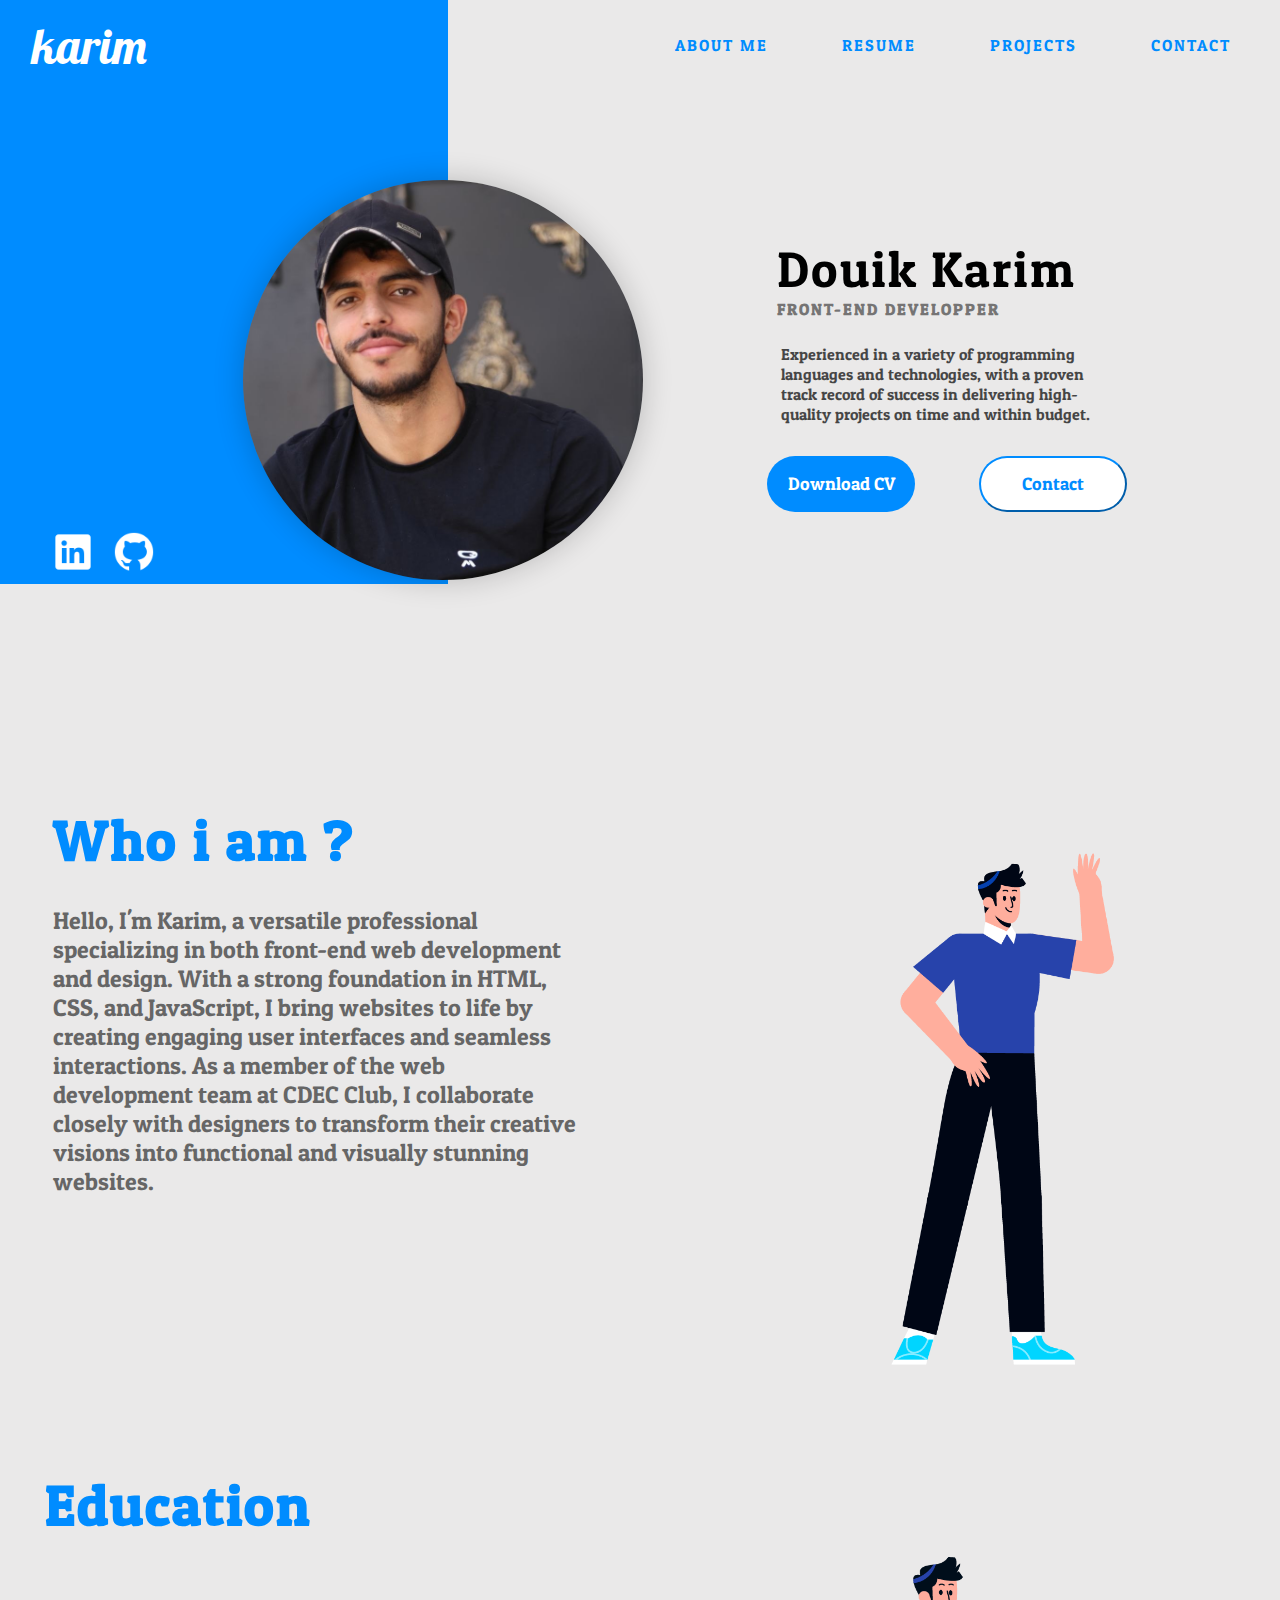
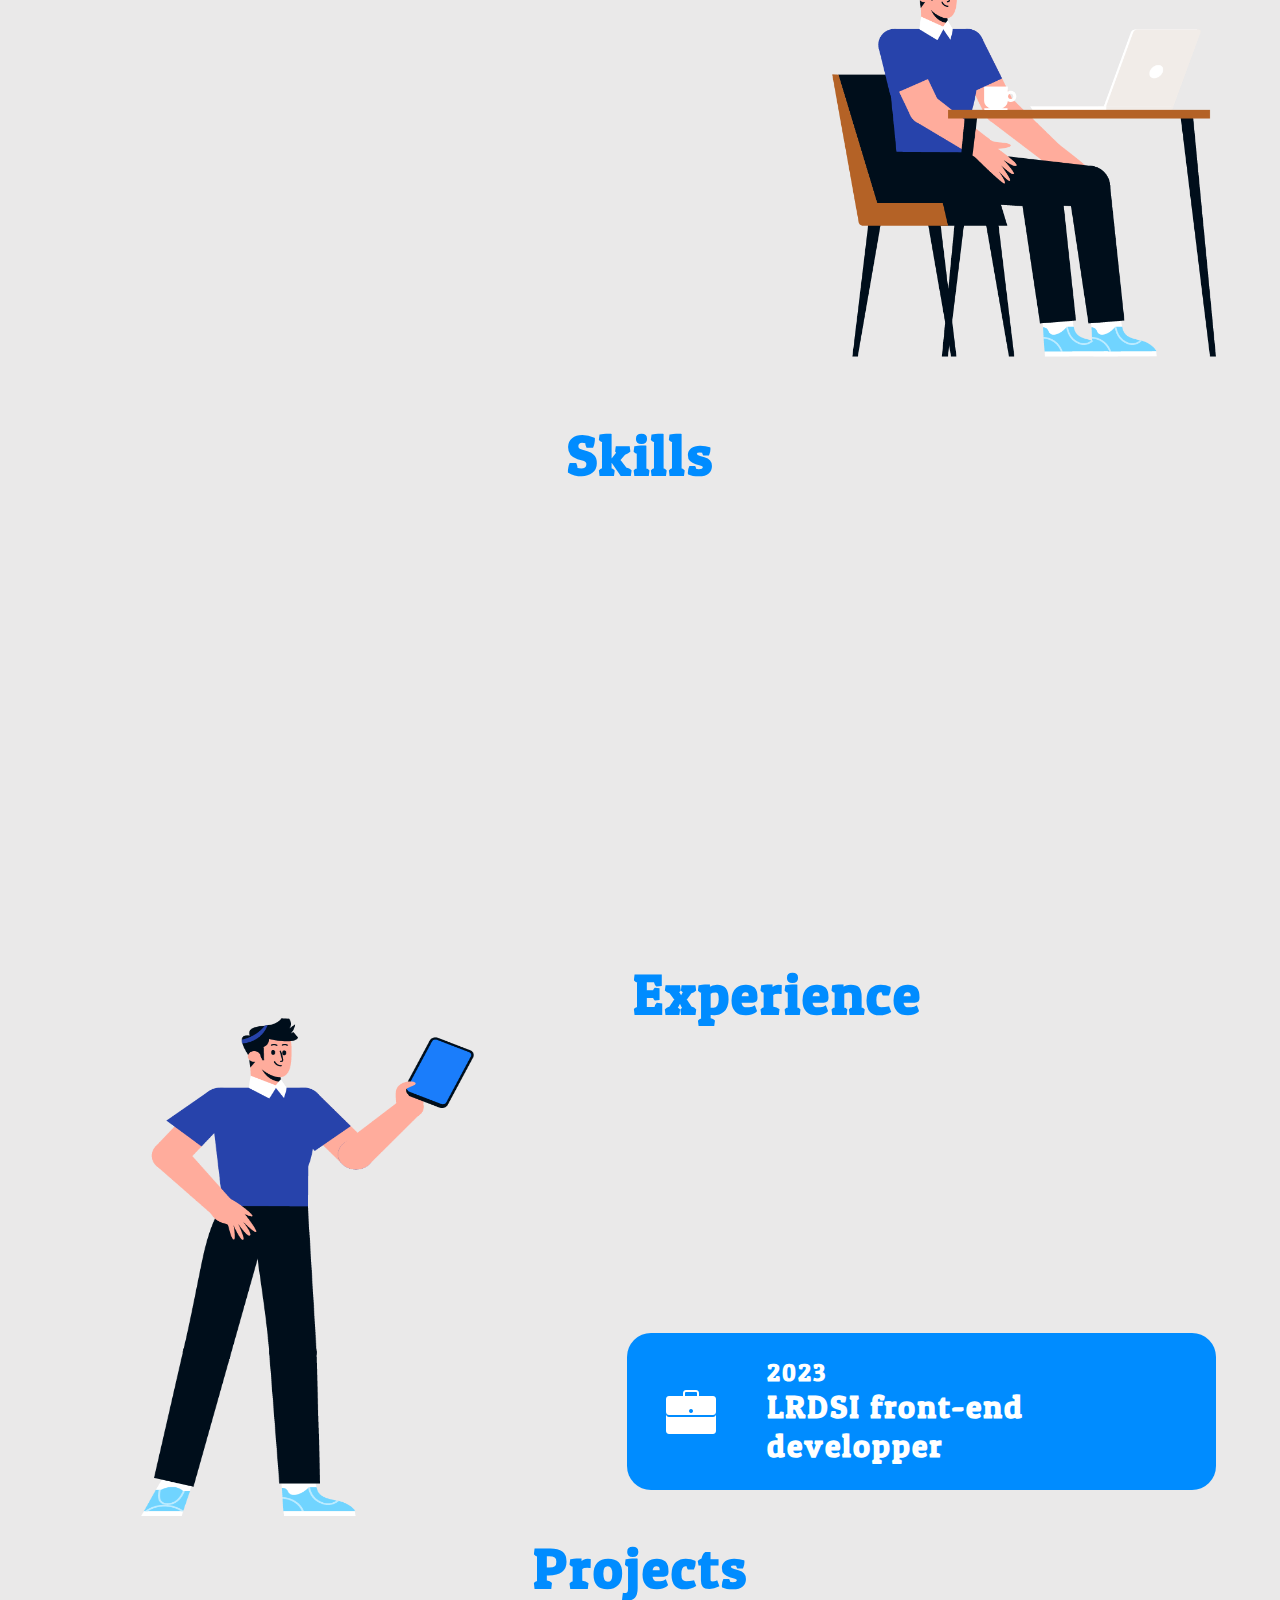
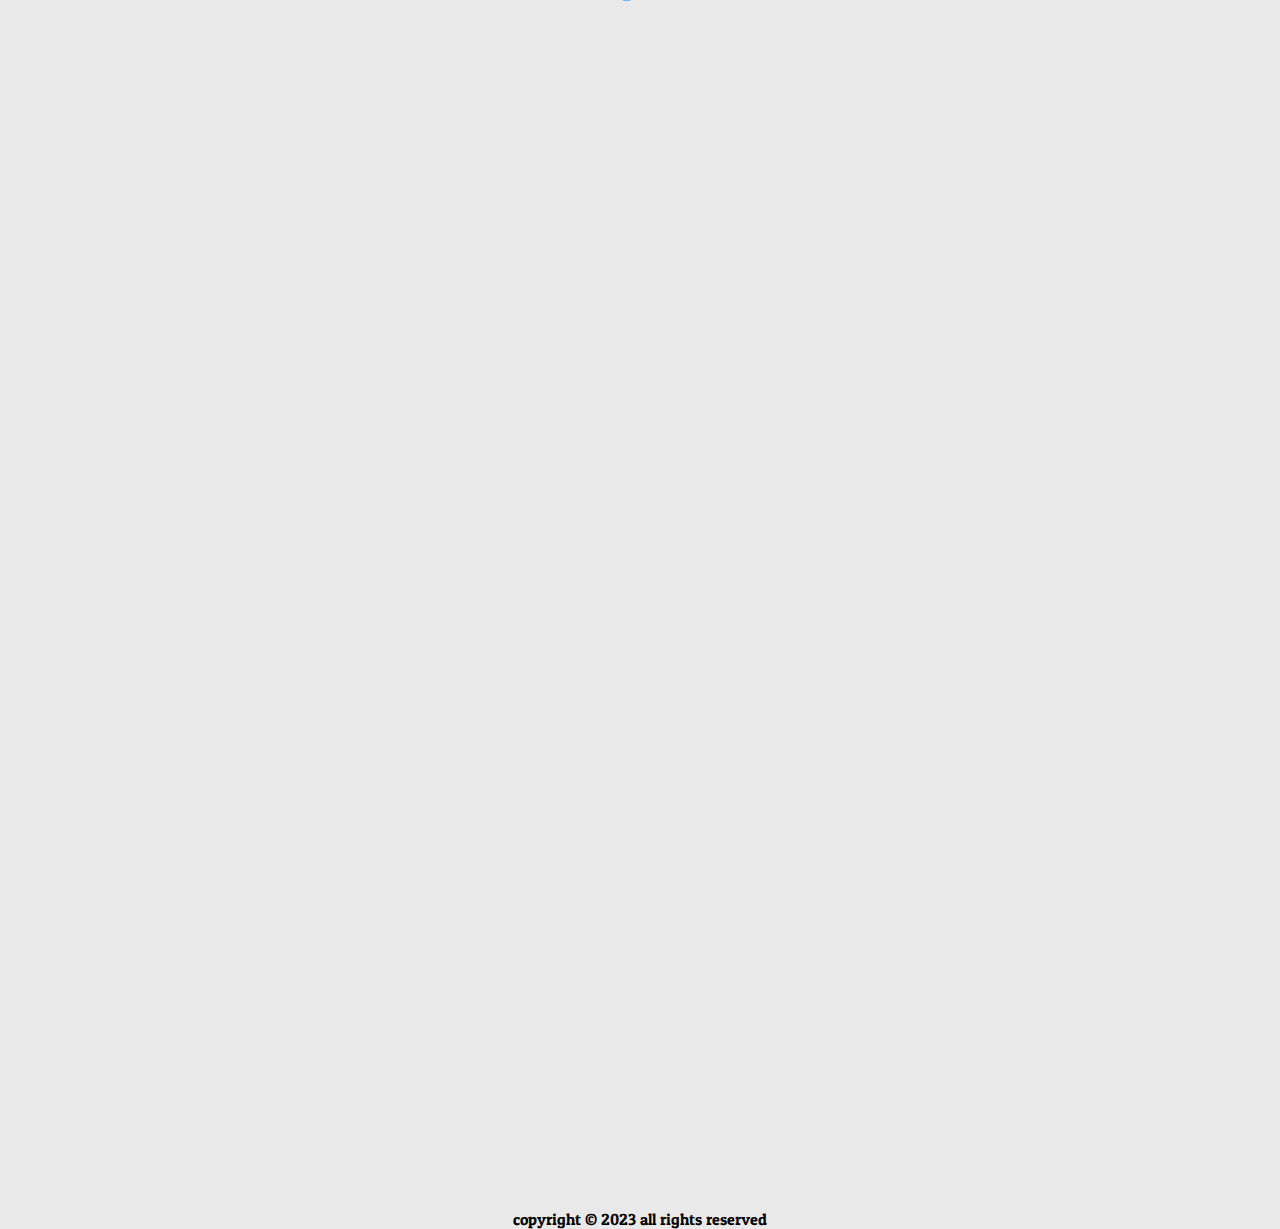
==== index.html @ c3140545 "Update index.html" ====
<!DOCTYPE html>
<html lang="en">
<head>
    <meta charset="UTF-8">
    <meta name="viewport" content="width=device-width, initial-scale=1.0">
    <link rel="stylesheet" href="index.css">
    <link rel="preconnect" href="https://fonts.googleapis.com">
    <link rel="preconnect" href="https://fonts.gstatic.com" crossorigin>
    <link href="https://fonts.googleapis.com/css2?family=Patua+One&display=swap" rel="stylesheet">
    <link rel="preconnect" href="https://fonts.googleapis.com">
    <link rel="preconnect" href="https://fonts.gstatic.com" crossorigin>
    <link href="https://fonts.googleapis.com/css2?family=Lobster&display=swap" rel="stylesheet">
    <title>Karim douik</title>
</head>
<body>
    
    <div class="first-page">
        <div class="nav-bar">
            <ul>
                <li class="nav-item"><a href="#about">about me</a></li>
                <li class="nav-item"><a href="#resume">resume</a></li>
                <li class="nav-item"><a href="#projects">Projects</a></li>
                <li class="nav-item"><a href="#contact">contact</a></li>
            </ul>
        </div>
        <div class="right-side">
        <h1>Douik Karim</h1>
        <h3>front-end developper</h3>
        <p>Experienced in a variety of programming languages and technologies, 
            with a proven track record of success in delivering high-quality
             projects on time and within budget.
        </p>
        <div class="right-side-btn">
                       <a href="mon cv.pdf" download><button class="cv-btn">Download CV</button></a>
            <a href="#contact"><button class="contact-btn">Contact</button></a>
        </div>
        </div>
        <div class="personal-image"><img src="karim.jpg" alt="" height="50%" width="50%"></div>
        <div class="left-side">
            <div class="sitename">karim</div>
            <div class="social-media">
                <a href=""><img src="icons8-linkedin-60.png" alt="" class="linkedin"></a>
                <a href=""><img src="icons8-github-60.png" alt="" class="github"></a>
            </div>
        </div>
    </div>
    <div class="second-page" id="about">
        <div class="groupe4">
         <h1 class="titles">Who i am ?</h1>
         <p>Hello, I'm Karim, a versatile professional specializing in both front-end web development and design. With a strong foundation in HTML, CSS, and JavaScript, I bring websites to life by creating engaging user interfaces and seamless interactions. As a member of the web development team at CDEC Club, I collaborate closely with designers to transform their creative visions into functional and visually stunning websites.</p>
        </div>
         <img src="1st.png" alt="" >
    </div>
    <div class="third-page" id="resume">
        <div class="groupe4">
        <h1 class="titles">Education</h1>
        <div class="cards">
          <img src="icons8-bachelor-64 (1).png" alt="">
          <div class="groupe">
          <h2 class="date">2019-2021</h2>
          <h1 class="level">high school</h1>
          </div>
        </div>
        <div class="cards">
            <img src="icons8-bachelor-64 (1).png" alt="">
            <div class="groupe">
            <h2 class="date">2021-2023</h2>
            <h1 class="level">Bachelor student</h1>
            <h1 class="level2">computer science</h1>
            </div>
        </div>
    </div>
       <img src="2nd.png" alt=""class="thirdpage-img">
    </div>
    <div class="forth-page">
    <h1 class="titles" style="display: flex; justify-content: center; align-items: center; padding-left: 0px;">Skills</h1>
    <div class="skill-cards">
        <div class="skill"><img src="icons8-html-48.png" alt="" height="64px" width="64px"><h2>HTML</h2></div>
        <div class="skill"><img src="icons8-css-48.png" alt=""height="64px" width="64px"><h2>CSS</h2></div>
        <div class="skill"><img src="icons8-javascript-48.png" alt=""height="64px" width="64px"><h2>JavaScript</h2></div>
        <div class="skill"><img src="icons8-git-48.png" alt=""height="64px" width="64px"><h2>git</h2></div>
    </div>
    </div>
    <div class="fifth-page">
        <div class="right-content">
        <h1 class="titlesR">Experience</h1>
        <div class="cardsR">
          <img src="icons8-briefcase-50.png" alt="">
          <div class="groupe">
          <h2 class="date">2022</h2>
          <h1 class="level">membre of web dev team at CDEC CLUB</h1>
          </div>
        </div>
        <div class="cardsR" style="opacity: 1;">
            <img src="icons8-briefcase-50.png" alt="">
            <div class="groupe">
            <h2 class="date">2023</h2>
            <h1 class="level">LRDSI front-end developper</h1>
            </div>
          </div>
        </div>
        <img src="3rd.png" alt="" class="fifthpage-img">
    </div>
    <div class="sixth-page" id="projects">
        <h1 class="titles" style="display: flex; justify-content: center; align-items: center; padding-left: 0px;">Projects</h1>
        <div class="project">
            <div class="project-cards">
                <div class="groupe2">
                <img src="icons8-play-button-50.png" alt="">
                <h2>Lunch a demo</h2>
                </div>
            <h1>Research Laboratory of informatics systems</h1>
            <img src="Computer (1).png" alt="">
          
        </div>
    </div>
    </div>
    <div class="seventh-page" id="contact">
        <h1 class="titles" style="display: flex; justify-content: center; align-items: center; padding-left: 0px;">Contact</h1>
        <div class="groupe3">
        <h1 class="titles">you want our services? <br> leave us a message </h1>
        <hr>
        <div class="formulaire">
            <form action="get" class="form" netlify>

                <input type="text" name="name" id="" class="input" placeholder="Enter your name">
    
                <input type="email" name="email" id="" class="input" placeholder="Enter your email">

                <textarea name="message" id="" cols="30" rows="10" class="input" placeholder="Here your message"></textarea>
                <button>Send</button>
            </form>
        </div>
    </div>
</div>
    <footer class="footer">
copyright © 2023 all rights reserved
    </footer>
    <script src="index.js"></script>
</body>
</html>
---- index.css ----
*{
  margin: 0;
  padding: 0;
  font-family: 'Patua One', cursive;
}
html{
    scroll-behavior: smooth;
}
body{
    background-color: #e7e6e6dc;

}
@media screen and (min-width: 600px){
.first-page {
    display: flex;
    flex-direction: row-reverse;
    justify-content: flex-end;

}
.nav-bar{
    display: flex;
    justify-content: center;
    margin-left: 15%;
    position: relative;

}
.nav-bar ul li{
    display: inline-block;
    list-style: none;
    padding: 35px 20px  0px 20px;
    font-size: 16px;
    text-transform: uppercase;
    letter-spacing: 2px;
}
.nav-bar ul a{
    text-decoration: none;
    color: rgb(0, 140, 255);
}

.nav-item {
    padding: 0 15px;
}

.nav-item a {
    color: #fff;
    text-decoration: none;
    padding: 15px;
    position: relative;
  padding-bottom: 5px;
  }
  .nav-item a:hover {
    color: rgb(0, 0, 0);
  }

  .nav-item a::after {
    content: "";
    display: block;
    position: absolute;
    bottom:-10px;
    left: 0;
    right: 0;
    height: 4px;
    border-radius: 10px;
    background-color: rgb(0, 0, 0);
    transform-origin: center right;
    transform: scaleX(0);
    transition: transform 0.3s ease;
  }

  .nav-item a:hover::after {
    transform: scaleX(1);
  }

  .right-side {
    width: 65%;
    height: 30rem;
    position: absolute;
    left: 35%;
    top: 15%;
    display: flex;
    justify-content: center;
    align-items: center;
    flex-direction: column;
}
.right-side h1 {
    font-size: 50px;
    letter-spacing: 2px;
    font-weight: normal;
    margin-left: 15%;
}
.right-side h3 {
    color: #00000082;
    text-transform: uppercase;
    margin-left: 6%;
    letter-spacing: 2px;
    font-size: 16px;
}
.right-side p {
    font-weight: 500;
    width: 40%;
    font-size: 16px;
    margin-left: 20%;
    margin-top: 3%;
    opacity: .7;
}
.right-side-btn {
    display: flex;
    justify-content: space-between;
    align-items: center;
    width: 360px;
    margin-top: 2rem;
    margin-left: 20%;
}
button.cv-btn {
    height: 56px;
    width: 148px;
    border-radius: 35px;
    font-size: 18px;
    border-color: transparent;
    color: rgb(255, 255, 255);
    background: rgb(0, 140, 255);
    transition: 100ms ease-out;
    text-transform: inherit;
}
button.cv-btn:hover{
    border-color: rgb(0, 140, 255);
    color: rgb(0, 140, 255);
    background-color: white;
}
button.contact-btn{

    height: 56px;
        width: 148px;
        border-radius: 35px;
        font-size: 18px;
        border-color: rgb(0, 140, 255);
        color: rgb(0, 140, 255);
        background: white;
        transition: 100ms ease-out;
        text-transform: inherit;

}
button.contact-btn:hover{
    border-color: transparent;
    color: rgb(255, 255, 255);
    background: rgb(0, 140, 255);
}
.left-side{
    background-color:  rgb(0, 140, 255);
    height: 36.5rem;
    width: 35%;
    z-index: 1;
}
.left-side .sitename {
    color: white;
    font-size: 3rem;
    font-family: 'Lobster', cursive;
    margin-left: 2rem;
    margin-top: 1rem;
}
.left-side .social-media .linkedin,
.left-side .social-media .github {
        width: 48px;
        position: relative;
        top: 28rem;
        left: 10%;
        padding: 1%;
        transition: transform 0.3s ease-in-out;
    }
.linkedin:hover,
.github:hover {
        transform: scale(1.2);
    }
    .personal-image {
        position: absolute;
        left: 19%;
        top: 20%;
        z-index: 1000;
}
.personal-image img {
    --img-size: 400px;
    border-radius: 50%;
    height: var(--img-size);
    width: var(--img-size);
    object-fit: cover;
    box-shadow: 0 0 30px rgba(0,0,0,.2);
    transition: opacity .3s;
}
.second-page {
    display: flex;
    flex-direction: row;
    justify-content: center;
    align-items: center;
}
.third-page {
    display: flex;
    flex-direction: row;
    justify-content: center;
    align-items: center;
}
.groupe4 {
    display: flex;
    flex-direction: column;
    width: 100%;
}
.second-page img {
    float: right;
    height: 32rem;
    width: 18%;
    position: relative;
    right: 13%;
    margin-top: 21%;
}
.titles{
    font-size: 350%;
    margin-top: 5%;
    padding-left: 5%;
    color: rgb(0, 140, 255);
    letter-spacing: 2px;
}

.titlesR{
    font-size: 350%;
    margin-top: 20%;
    padding-right: 28%;
    color: rgb(0, 140, 255);
    letter-spacing: 2px;
}
.second-page p{
    padding-left: 5%;
    margin-top: 3%;
    width: 50%;
    font-size: 150%;
    color: #666666;
}

.cards {
    display: flex;
    align-items: center;
    background-color: rgb(0, 140, 255);
    width: 53%;
    margin-left: 5%;
    margin-top: 5%;
    padding: 3%;
    border-radius: 24px;
    height: 5rem;
    opacity: 0;
    transform: translateY(20px);
    transition: opacity 0.8s, transform 0.3s ease-in-out;
}
.cardsR{
    display: flex;
    align-items: center;
    background-color: rgb(0, 140, 255);
    width: 40%;
    margin-right: 5%;
    margin-top: 5%;
    padding: 3%;
    border-radius: 24px;
    height: 5rem;
    opacity: 0;
    transform: translateY(20px);
    transition: opacity 0.8s, transform 0.3s ease-in-out;
}
.cards.cards-visible {
    opacity: 1;
    transform: translateY(0);
  }
.cards:hover{
    transform: scale(1.1);
    box-shadow: 0 0 20px rgba(0, 0, 0, 0.342);
}
.cardsR:hover{
    transform: scale(1.1);
    box-shadow: 0 0 20px rgba(0, 0, 0, 0.342);
}
.date,.level{
    color: white;
    letter-spacing: 2px;
}
h1.level2 {
    color: white;
    font-size: 180%;
}
.cards img, .cards .groupe {
    display: inline-block;
    padding-right: 10%;
}
.cardsR img, .cardsR .groupe {
    display: inline-block;
    padding-right: 10%;
}

.thirdpage-img {
    float: right;
    height: 25rem;
    width: 31%;
    position: relative;
    margin-top: 15%;
    right: 5%;
}
.skill-cards{
    display: flex;
    flex-direction: row;
    justify-content: center;
    margin-top: 2%;
}
.skill{
    width: 10rem;
    height: 10rem;
    display: flex;
    flex-direction: column;
    justify-content: center;
    align-items: center;
    background-color: white;
    margin: 15px;
    border-radius: 24px;
    opacity: 0;
    transform: translateY(20px);
    transition: opacity 0.8s, transform 0.3s ease-in-out;

}
.skill:hover{
    transform: scale(1.1);
    box-shadow: 0 0 20px rgba(0, 140, 255, 0.705);
}
.skill img{
    margin-bottom: 5%;
}
.skill h2{
    color: #666666;
    letter-spacing: 2px;
}
.fifth-page{
    position: relative;
}
.right-content {
    display: flex;
    align-items: end;
    flex-direction: column;
}
img.fifthpage-img {
    position: absolute;
    top: 41%;
    left: 11%;
    height: 65%;
    width: 26%;
}
.project {
    display: flex;
    flex-direction: row;
    justify-content: center;
    align-items: center;
    margin-top: 5%;
}
.project-cards h1 {
    font-size: 120%;
    text-align: center;
    margin-top: 10%;
    color:white;
    letter-spacing:1px;
}
.project-cards {
    display: flex;
    flex-direction: column-reverse;
    align-items: center;
    justify-content: center;
    height: 17rem;
    width: 21%;
    background: radial-gradient(rgb(0 140 255), rgb(0 155 255));
    border-radius: 32px;
    padding: 18px;
    border: 4px solid white;
    box-shadow: 17px 10px 20px -1px #0000002e;
    transition: opacity 0.8s, transform 0.3s ease-in-out;
    opacity: 0;
}
.groupe2 {
    display: flex;
    flex-direction: row-reverse;
    justify-content: space-between;
    width: 64%;
    align-items: center;
}
.project-cards img {
    height: 50%;
}
.groupe2 h2 {
    font-size: larger;
    color: rgb(0 0 0);
}
.project-cards .groupe2 img{
    transition: transform 0.3s ease-in-out;
}
.project-cards .groupe2 img:hover{
transform: scale(1.2);
}
.seventh-page{
    margin-bottom: 10%;
    transition: opacity 0.8s, transform 0.3s ease-in-out;
    opacity: 0;
}
.formulaire {
    width: 55%;
}
.seventh-page .groupe3 .titles{

    margin-top: 9%;
    padding-left: 5%;
    color: rgb(114 114 114);
    letter-spacing: 2px;
    font-size: 280%;
    width: 50%;

}
.groupe3{
    display: flex;
}
.seventh-page .titles{

    font-size: 350%;
    margin-top: 14%;
    padding-left: 5%;
    color: rgb(0, 140, 255);
    letter-spacing: 2px;

}
.form {
    position: relative;
    display: flex;
    flex-direction: column;
    gap: 10px;
    padding: 20px;
    background: linear-gradient(to bottom, rgb(0,140,255), #3b8df2);
    border-radius: 10px;
    overflow: hidden;
    perspective: 1000px;
    transform-style: preserve-3d;
    transform: rotateX(-10deg);
    transition: all 0.3s ease-in-out;
    box-shadow: rgba(0, 0, 0, 0.4) 0px 2px 4px, rgba(0, 0, 0, 0.3) 0px 7px 13px -3px, rgba(0, 0, 0, 0.2) 0px -3px 0px inset;
    animation: form-animation 0.5s ease-in-out;
    margin-top: 10%;
    margin-right: 8%;
    padding : 5%;
  }
  
  @keyframes form-animation {
    from {
      transform: rotateX(-30deg);
      opacity: 0;
    }
  
    to {
      transform: rotateX(0deg);
      opacity: 1;
    }
  }
  
  .input {
    padding: 10px;
    border-radius: 5px;
    background-color: transparent;
    transition: border-color 0.3s ease-in-out, background-color 0.3s ease-in-out, transform 0.3s ease-in-out, box-shadow 0.3s ease-in-out;
    transform-style: preserve-3d;
    backface-visibility: hidden;
    color: rgb(255, 255, 255);
    border: 2px solid #3b8df2;
    box-shadow: rgba(0, 0, 0, 0.4) 0px 2px 4px, rgba(0, 0, 0, 0.3) 0px 7px 13px -3px, rgba(0, 0, 0, 0.2) 0px -3px 0px inset;
  }
  
  .input::placeholder {
    color: #fff;
  }
  
  .input:hover,
  .input:focus {
    border-color: #3b8df2;
    background-color: rgba(255, 255, 255, 0.2);
    transform: scale(1.05) rotateY(20deg);
    box-shadow: 0px 2px 4px rgba(0, 0, 0, 0.3);
    outline: none;
  }
  
  .formulaire .form button {
    padding: 10px 20px;
    border: none;
    border-radius: 5px;
    background-color: #3b8df2;
    color: #fff;
    font-size: 16px;
    cursor: pointer;
    transform-style: preserve-3d;
    backface-visibility: hidden;
    transform: rotateX(-10deg);
    transition: all 0.3s ease-in-out;
    box-shadow: rgba(0, 0, 0, 0.4) 0px 2px 4px, rgba(0, 0, 0, 0.3) 0px 7px 13px -3px, rgba(0, 0, 0, 0.2) 0px -3px 0px inset;
  }
  
  .formulaire .form button:hover {
    background-color: #0077be;
    font-size: 17px;
    transform: scale(1.05) rotateY(20deg) rotateX(10deg);
    box-shadow: rgba(0, 0, 0, 0.4) 0px 2px 4px, rgba(0, 0, 0, 0.3) 0px 7px 13px -3px, rgba(0, 0, 0, 0.2) 0px -3px 0px inset;
  }
  hr {
    margin-right: 7%;
    width: 2px;
    border-radius: 24px;
    background-color: rgb(0,140,255);
    border: none;
    height: 20rem;
    margin-top: 6%;
}
footer.footer {
    display: flex;
    justify-content: center;
    align-items: center;
}
.footer h3 {
    color: #00000045;
    font-size: 93%;
}
}
@media screen and (max-width:600px) {
    .first-page {
        display: flex;
        flex-direction: column-reverse;
        justify-content: flex-end;
    }
    .nav-bar {
        display: flex;
        position: absolute;
        justify-content: center;
        z-index: 9999;
        top: 11%;
        width: 100%;
        margin-left: 0;
    }
    .nav-bar ul {
        display: flex;
        justify-content: space-between;
    }
    .nav-bar ul li {
        list-style: none;
        padding: 27px 0px 0px 0px;
        font-size: 13px;
        text-transform: uppercase;
        letter-spacing: 2px;
    }
    .nav-bar ul a {
        text-decoration: none;
        color: rgb(255 255 255);
    }
    .nav-item a {
        color: #fff;
        text-decoration: none;
        padding: 15px;
        position: relative;
      padding-bottom: 5px;
      }
      .nav-item a:hover {
        color: rgb(0, 0, 0);
      }
    
      .nav-item a::after {
        content: "";
        display: block;
        position: absolute;
        bottom:-10px;
        left: 0;
        right: 0;
        height: 4px;
        border-radius: 10px;
        background-color: rgb(0, 0, 0);
        transform-origin: center right;
        transform: scaleX(0);
        transition: transform 0.3s ease;
      }
    
      .nav-item a:hover::after {
        transform: scaleX(1);
      }
    .right-side {
        width: 100%;
        height: 30rem;
        left: -10%;
        top: 38%;
        display: flex;
        justify-content: center;
        align-items: center;
        flex-direction: column;
    }
    .right-side h1 {
        font-size: 30px;
        letter-spacing: 2px;
        font-weight: normal;
        margin-left: -24%;
    }
    .right-side h3 {
        color: #00000082;
        text-transform: uppercase;
        margin-left: -15%;
        letter-spacing: 2px;
        font-size: 16px;
    }
    .right-side p {
        font-weight: 500;
        width: 81%;
        font-size: 16px;
        margin-left: 5%;
        margin-top: 3%;
        opacity: .7;
    }
    .right-side-btn {
        display: flex;
        justify-content: space-between;
        align-items: center;
        margin-top: 2rem;
        margin-left: 20%;
    }

    .personal-image {
        position: absolute;
        left: 21%;
        top: 19%;
        z-index: 1000;
    }
    .personal-image img {
        --img-size: 220px;
        border-radius: 50%;
        height: var(--img-size);
        width: var(--img-size);
        object-fit: cover;
        box-shadow: 0 0 30px rgba(0,0,0,.2);
        transition: opacity .3s;
    }
    .left-side {
        background-color: rgb(0, 140, 255);
        height: 16rem;
        width: 100%;
        z-index: 1;
    }
    .left-side .sitename {
        display: flex;
        color: white;
        justify-content: center;
        align-items: center;
        font-size: 3rem;
        font-family: 'Lobster', cursive;
        margin: 0;
    }

    .linkedin:hover,
    .github:hover {
        transform: scale(1.2);
    }
    .left-side .social-media .linkedin,
    .left-side .social-media .github {
        width: 32px;
        position: relative;
        top: -2.8rem;
        left: 5%;
        padding: 1%;
        z-index: 9999;
        transition: transform 0.3s ease-in-out;
    }
    .titles {
        font-size: 254%;
        color: rgb(0, 140, 255);
        letter-spacing: 2px;
        margin-top: 5%;
    }
    .titlesR {
        font-size: 254%;
        margin-top: 5%;
        padding-left: 20%;
        color: rgb(0, 140, 255);
        letter-spacing: 2px;
    }
    .second-page {
        display: flex;
        flex-direction: column;
        justify-content: center;
        align-items: center;
    }
        /* .titlesR {
        font-size: 350%;
        margin-top: 20%;
        // padding-right: 28%;
        color: rgb(0, 140, 255);
        letter-spacing: 2px;
    } */
    .third-page {
        display: flex;
        flex-direction: column;
        justify-content: center;
        align-items: center;
    }
    .fifth-page  {
        display: flex;
        flex-direction: column;
        justify-content: center;
        align-items: center;
    }
    .second-page p {
        padding-left: 5%;
        margin-top: 3%;
        width: 89%;
        font-size: 100%;
        color: #666666;
    }
    .second-page img {
        height: 24rem;
        width: 46%;

    }
    .groupe4 {
        width: 100%;
        display: flex;
        flex-direction: column;
        justify-content: center;
        align-items: center;
    }
    .cards {
        display: flex;
        align-items: center;
        background-color: rgb(0, 140, 255);
        width: 84%;
        margin-top: 5%;
        padding: 3%;
        border-radius: 24px;
        height: 5rem;
        opacity: 0;
        transform: translateY(20px);
        transition: opacity 0.8s, transform 0.3s ease-in-out;
    }
    .cards img, .cards .groupe {
        display: inline-block;
        padding-right: 7%;
    }
    .cards img, .cards .groupe {
        display: inline-block;
        padding-right: 7%;
    }
    img.fifthpage-img {
        float: right;
        width: 78%;
        margin-top: 15%;
    }
    .cardsR {
        display: flex;
        align-items: center;
        background-color: rgb(0, 140, 255);
        width: 86%;
        margin-left: 5%;
        margin-top: 5%;
        padding: 3%;
        border-radius: 24px;
        height: 5rem;
        opacity: 0;
        transform: translateY(20px);
        transition: opacity 0.8s, transform 0.3s ease-in-out;
    }
    .cardsR img, .cardsR .groupe {
        display: inline-block;
        padding-right: 7%;
    }
    .cardsR img, .cardsR .groupe {
        display: inline-block;
        padding-right: 7%;
    }
    .date, .level {
        color: white;
        letter-spacing: 2px;
        font-size: 131%;
        width: 100%;
    }
    h1.level2 {
        color: white;
        font-size: 129%;
    }
    .thirdpage-img {
        float: right;
        height: 19rem;
        width: 78%;
        margin-top: 15%;
    }
    .skill-cards {
        display: flex;
        flex-direction: column;
        justify-content: center;
        align-items: center;
        margin-top: 2%;
    }
    .skill{
        width: 10rem;
        height: 10rem;
        display: flex;
        flex-direction: column;
        justify-content: center;
        align-items: center;
        background-color: white;
        margin: 15px;
        border-radius: 24px;
        opacity: 0;
        transform: translateY(20px);
        transition: opacity 0.8s, transform 0.3s ease-in-out;
    
    }
    .right-content {
        /* display: flex; */
        /* align-items: end; */
        /* flex-direction: column; */
    }

    .right-side-btn {
        display: flex;
        justify-content: space-between;
        align-items: center;
        width: 319px;
        margin-top: 2rem;
        margin-left: 3%;
    }
    button.cv-btn {
        height: 56px;
        width: 148px;
        border-radius: 35px;
        font-size: 18px;
        border-color: transparent;
        color: rgb(255, 255, 255);
        background: rgb(0, 140, 255);
        transition: 100ms ease-out;
        text-transform: inherit;
    }
    button.cv-btn:hover{
        border-color: rgb(0, 140, 255);
        color: rgb(0, 140, 255);
        background-color: white;
    }
    button.contact-btn{
    
        height: 56px;
            width: 148px;
            border-radius: 35px;
            font-size: 18px;
            border-color: rgb(0, 140, 255);
            color: rgb(0, 140, 255);
            background: white;
            transition: 100ms ease-out;
            text-transform: inherit;
    
    }
    button.contact-btn:hover{
        border-color: transparent;
        color: rgb(255, 255, 255);
        background: rgb(0, 140, 255);
    }
    .project {
        display: flex;
        flex-direction: column;
        justify-content: center;
        align-items: center;
        margin-top: 15%;
    }
    .project-cards {
        display: flex;
        flex-direction: column-reverse;
        align-items: center;
        justify-content: center;
        width: 80%;
        height: 19rem;
        background: radial-gradient(rgb(0 140 255), rgb(0 155 255));
        border-radius: 32px;
        padding: 14px;
        border: 4px solid white;
        box-shadow: 17px 10px 20px -1px #0000002e;
        opacity: 0;
        transition: opacity 0.8s, transform 0.3s ease-in-out;

    }
    .groupe2 {
        display: flex;
        flex-direction: row-reverse;
        justify-content: space-between;
        width: 84%;
        align-items: center;
        margin-top: 9%;
    }
    .project-cards .groupe2 img {
        height: 71%;
        width: 24%;
    }
    .groupe2 h2 {
        font-size: 170%;
        color: rgb(0 0 0);
    }
    .project-cards h1 {
        font-size: 174%;
        text-align: center;
        color: white;
        margin-top: 5%;
    }
    .project-cards img {
        height: 38%;
    }
    .seventh-page{
        display: flex;
        flex-direction: column;
        justify-content: center;
        align-items: center;
        margin-bottom: 5%;
        opacity: 0;
        transition: opacity 0.8s, transform 0.3s ease-in-out;

    }
    hr {
        margin-right: 7%;
        width: 100%;
        border-radius: 24px;
        background-color: rgb(0,140,255);
        border: none;
        height: 2px;
        margin-top: 6%;
    }
    .seventh-page .groupe3 .titles{

 
        margin-top: 9%;
        padding-left: 5%;
        color: rgb(114 114 114);
        letter-spacing: 2px;
        font-size: 165%;
    
    }
    .form {
        position: relative;
        display: flex;
        flex-direction: column;
        gap: 10px;
        padding: 20px;
        background: linear-gradient(to bottom, rgb(0,140,255), #3b8df2);
        border-radius: 10px;
        overflow: hidden;
        perspective: 1000px;
        transform-style: preserve-3d;
        transform: rotateX(-10deg);
        transition: all 0.3s ease-in-out;
        box-shadow: rgba(0, 0, 0, 0.4) 0px 2px 4px, rgba(0, 0, 0, 0.3) 0px 7px 13px -3px, rgba(0, 0, 0, 0.2) 0px -3px 0px inset;
        animation: form-animation 0.5s ease-in-out;
        margin-top: 10%;
      }
      @keyframes form-animation {
        from {
          transform: rotateX(-30deg);
          opacity: 0;
        }
      
        to {
          transform: rotateX(0deg);
          opacity: 1;
        }
      }
      
      .input {
        padding: 10px;
        border-radius: 5px;
        background-color: transparent;
        transition: border-color 0.3s ease-in-out, background-color 0.3s ease-in-out, transform 0.3s ease-in-out, box-shadow 0.3s ease-in-out;
        transform-style: preserve-3d;
        backface-visibility: hidden;
        color: rgb(255, 255, 255);
        border: 2px solid #3b8df2;
        box-shadow: rgba(0, 0, 0, 0.4) 0px 2px 4px, rgba(0, 0, 0, 0.3) 0px 7px 13px -3px, rgba(0, 0, 0, 0.2) 0px -3px 0px inset;
      }
      
      .input::placeholder {
        color: #fff;
      }
      
      .input:hover,
      .input:focus {
        border-color: #3b8df2;
        background-color: rgba(255, 255, 255, 0.2);
        transform: scale(1.05) rotateY(20deg);
        box-shadow: 0px 2px 4px rgba(0, 0, 0, 0.3);
        outline: none;
      }
      
      .formulaire .form button {
        padding: 10px 20px;
        border: none;
        border-radius: 5px;
        background-color: #3b8df2;
        color: #fff;
        font-size: 16px;
        cursor: pointer;
        transform-style: preserve-3d;
        backface-visibility: hidden;
        transform: rotateX(-10deg);
        transition: all 0.3s ease-in-out;
        box-shadow: rgba(0, 0, 0, 0.4) 0px 2px 4px, rgba(0, 0, 0, 0.3) 0px 7px 13px -3px, rgba(0, 0, 0, 0.2) 0px -3px 0px inset;
      }
      
      .formulaire .form button:hover {
        background-color: #0077be;
        font-size: 17px;
        transform: scale(1.05) rotateY(20deg) rotateX(10deg);
        box-shadow: rgba(0, 0, 0, 0.4) 0px 2px 4px, rgba(0, 0, 0, 0.3) 0px 7px 13px -3px, rgba(0, 0, 0, 0.2) 0px -3px 0px inset;
      }

    footer.footer {
        display: flex;
        justify-content: center;
        align-items: center;
    }
    .footer h3 {
        color: #00000045;
        font-size: 93%;
    }
      
}
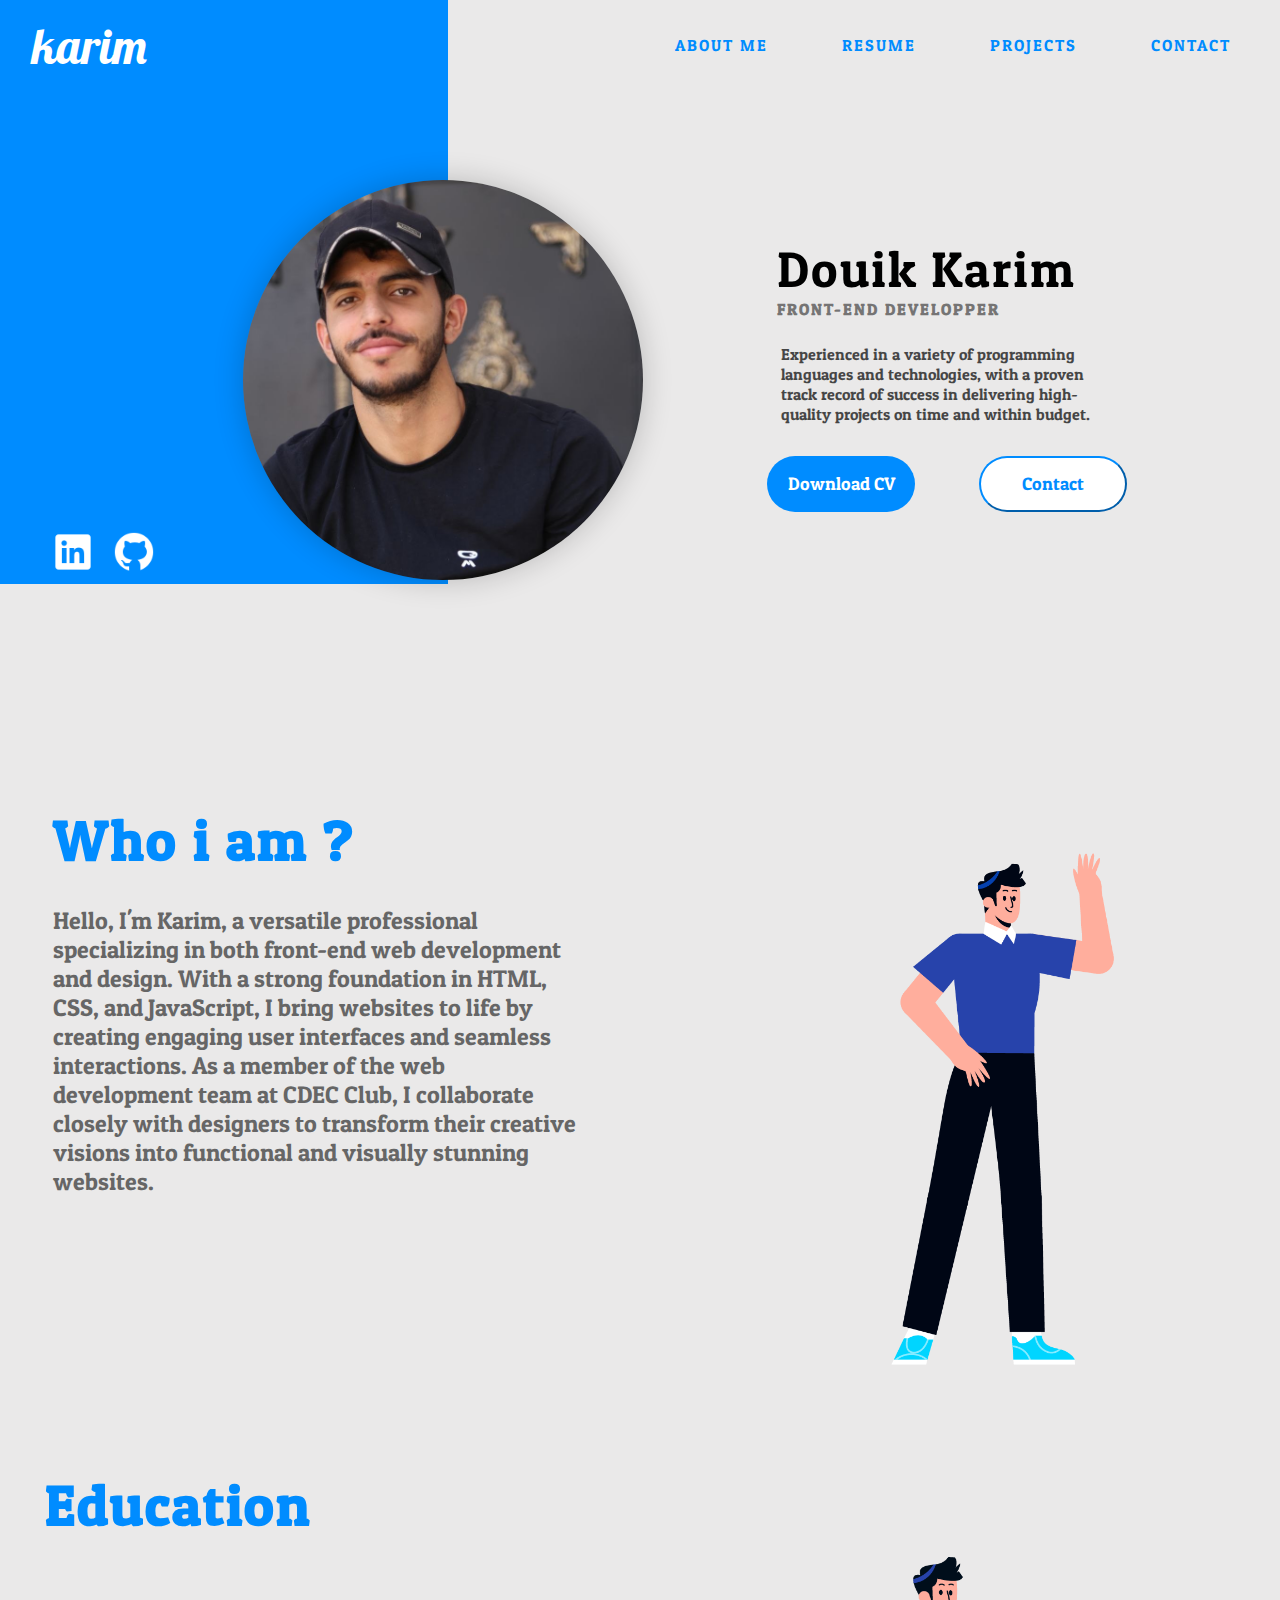
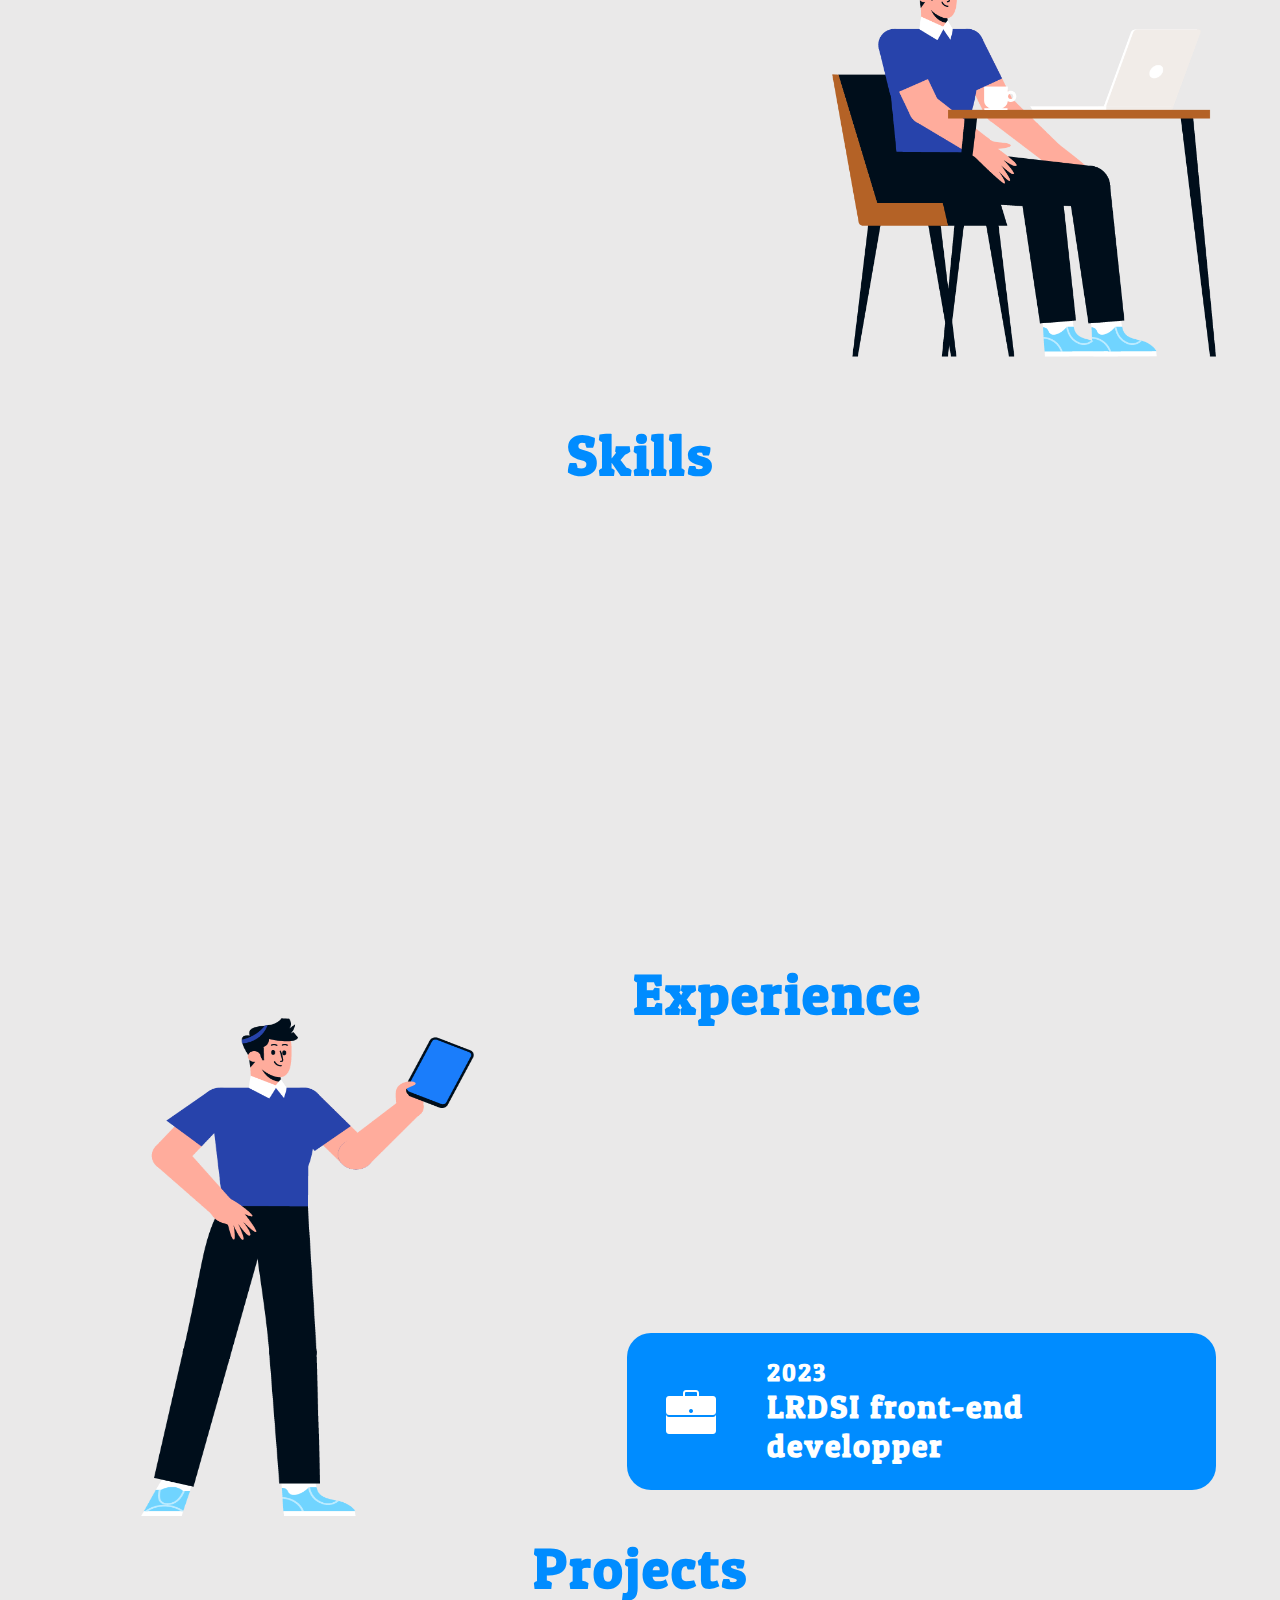
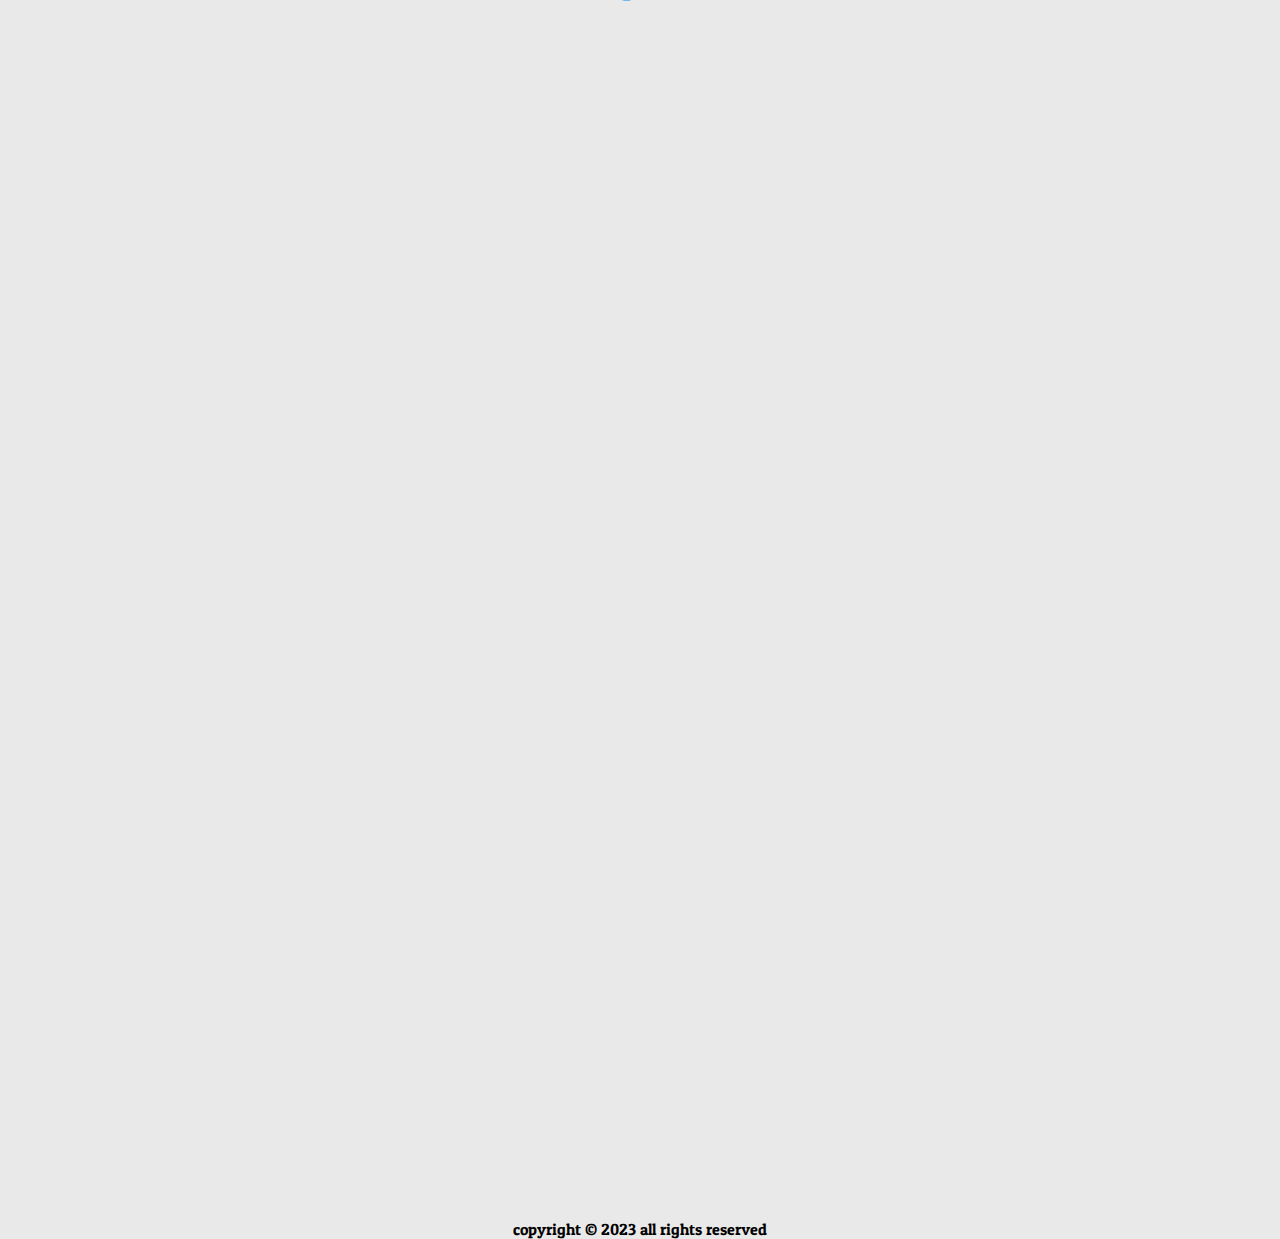
==== commit c1ffa74b: "Update index.html" ====
--- a/index.html
+++ b/index.html
@@ -39,8 +39,8 @@
         <div class="left-side">
             <div class="sitename">karim</div>
             <div class="social-media">
-                <a href=""><img src="icons8-linkedin-60.png" alt="" class="linkedin"></a>
-                <a href=""><img src="icons8-github-60.png" alt="" class="github"></a>
+                <a href="https://www.linkedin.com/in/taha-abdelkrim-douik-2b782b156/"><img src="icons8-linkedin-60.png" alt="" class="linkedin"></a>
+                <a href="https://github.com/jvkar"><img src="icons8-github-60.png" alt="" class="github"></a>
             </div>
         </div>
     </div>
@@ -113,6 +113,15 @@
             <img src="Computer (1).png" alt="">
           
         </div>
+                            <div class="project-cards">
+                <div class="groupe2">
+                <a href="https://cdec-club.netlify.app/"><img src="icons8-play-button-50.png" alt=""></a> 
+                <h2>Lunch a demo</h2>
+                </div>
+            <h1>Cdec website</h1>
+            <img src="Computer (1).png" alt="">
+          
+        </div>
     </div>
     </div>
     <div class="seventh-page" id="contact">
--- a/index.css
+++ b/index.css
@@ -374,6 +374,7 @@
     box-shadow: 17px 10px 20px -1px #0000002e;
     transition: opacity 0.8s, transform 0.3s ease-in-out;
     opacity: 0;
+    margin:5px;
 }
 .groupe2 {
     display: flex;
@@ -391,6 +392,8 @@
 }
 .project-cards .groupe2 img{
     transition: transform 0.3s ease-in-out;
+      height: 32px;
+
 }
 .project-cards .groupe2 img:hover{
 transform: scale(1.2);
@@ -877,7 +880,7 @@
         box-shadow: 17px 10px 20px -1px #0000002e;
         opacity: 0;
         transition: opacity 0.8s, transform 0.3s ease-in-out;
-
+        margin:5px;
     }
     .groupe2 {
         display: flex;
@@ -888,8 +891,7 @@
         margin-top: 9%;
     }
     .project-cards .groupe2 img {
-        height: 71%;
-        width: 24%;
+        width: 80%;
     }
     .groupe2 h2 {
         font-size: 170%;
@@ -910,8 +912,6 @@
         justify-content: center;
         align-items: center;
         margin-bottom: 5%;
-        opacity: 0;
-        transition: opacity 0.8s, transform 0.3s ease-in-out;
 
     }
     hr {
@@ -945,7 +945,6 @@
         perspective: 1000px;
         transform-style: preserve-3d;
         transform: rotateX(-10deg);
-        transition: all 0.3s ease-in-out;
         box-shadow: rgba(0, 0, 0, 0.4) 0px 2px 4px, rgba(0, 0, 0, 0.3) 0px 7px 13px -3px, rgba(0, 0, 0, 0.2) 0px -3px 0px inset;
         animation: form-animation 0.5s ease-in-out;
         margin-top: 10%;
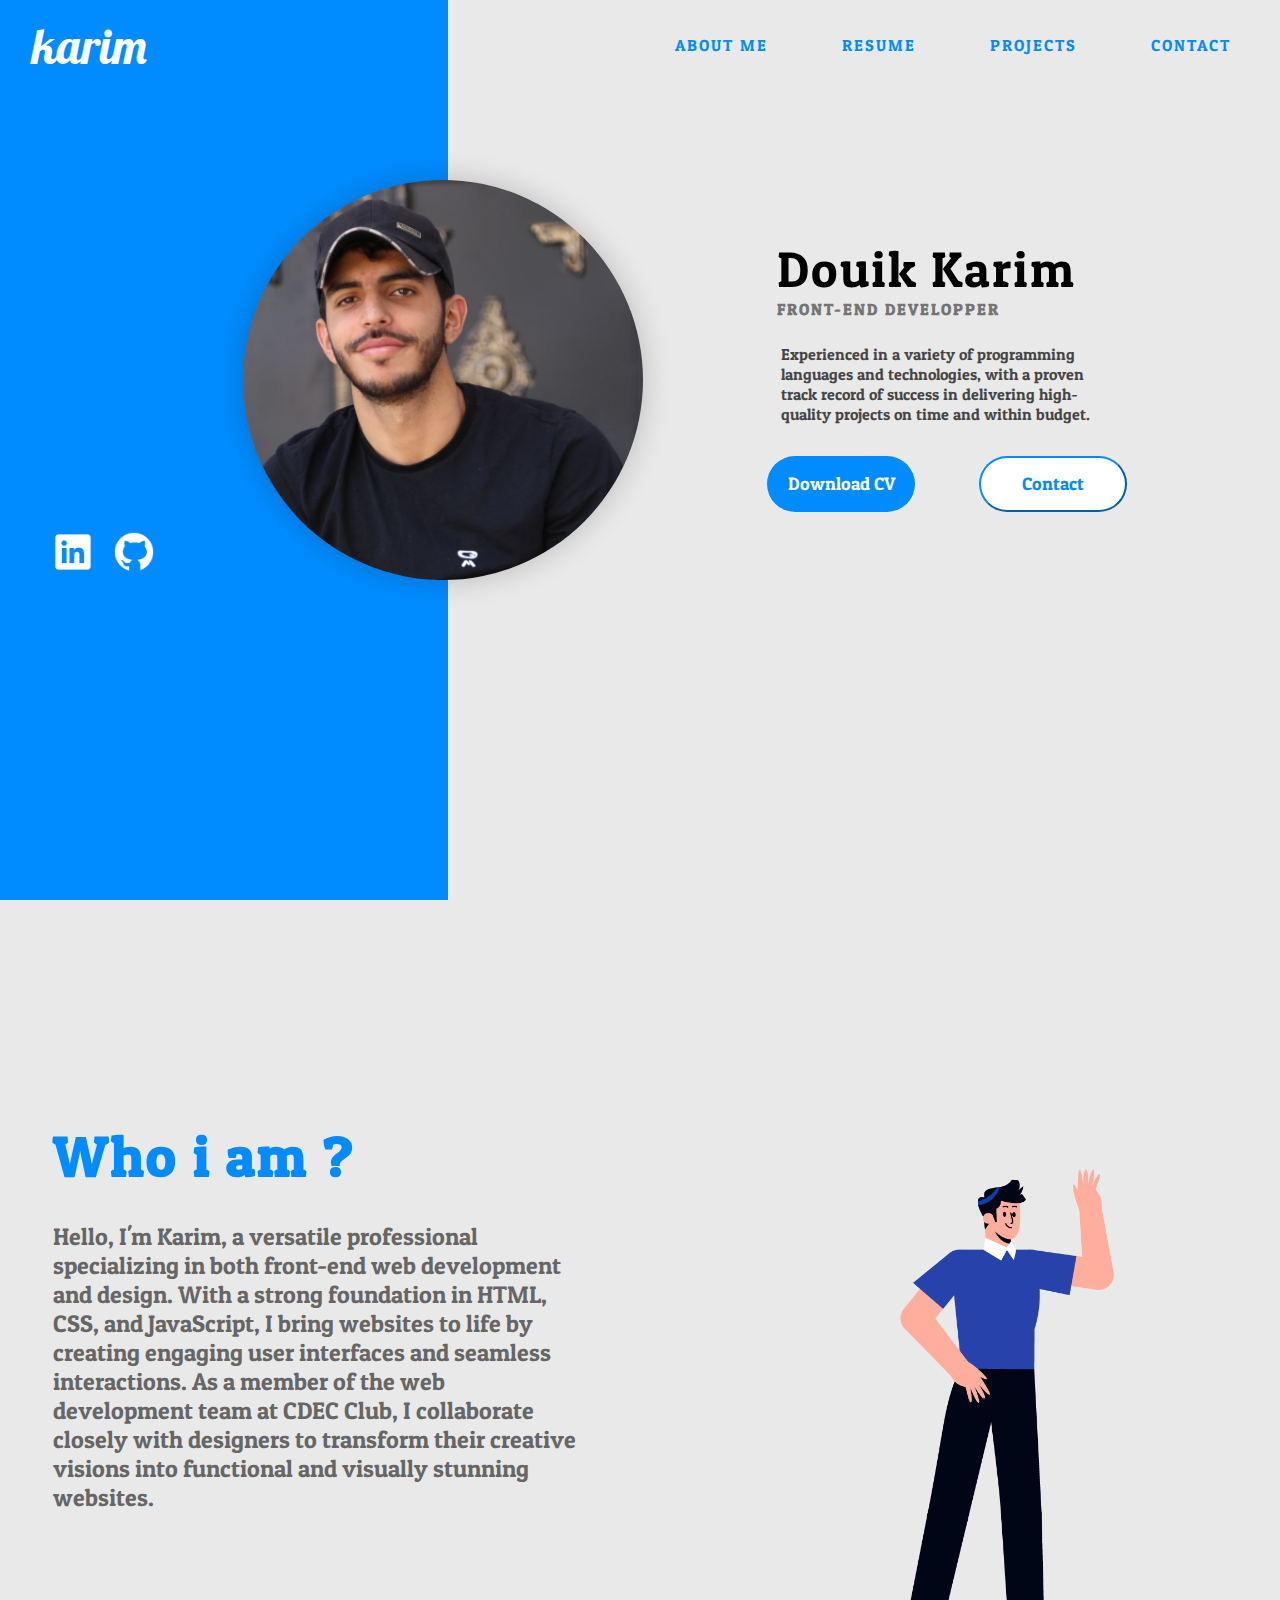
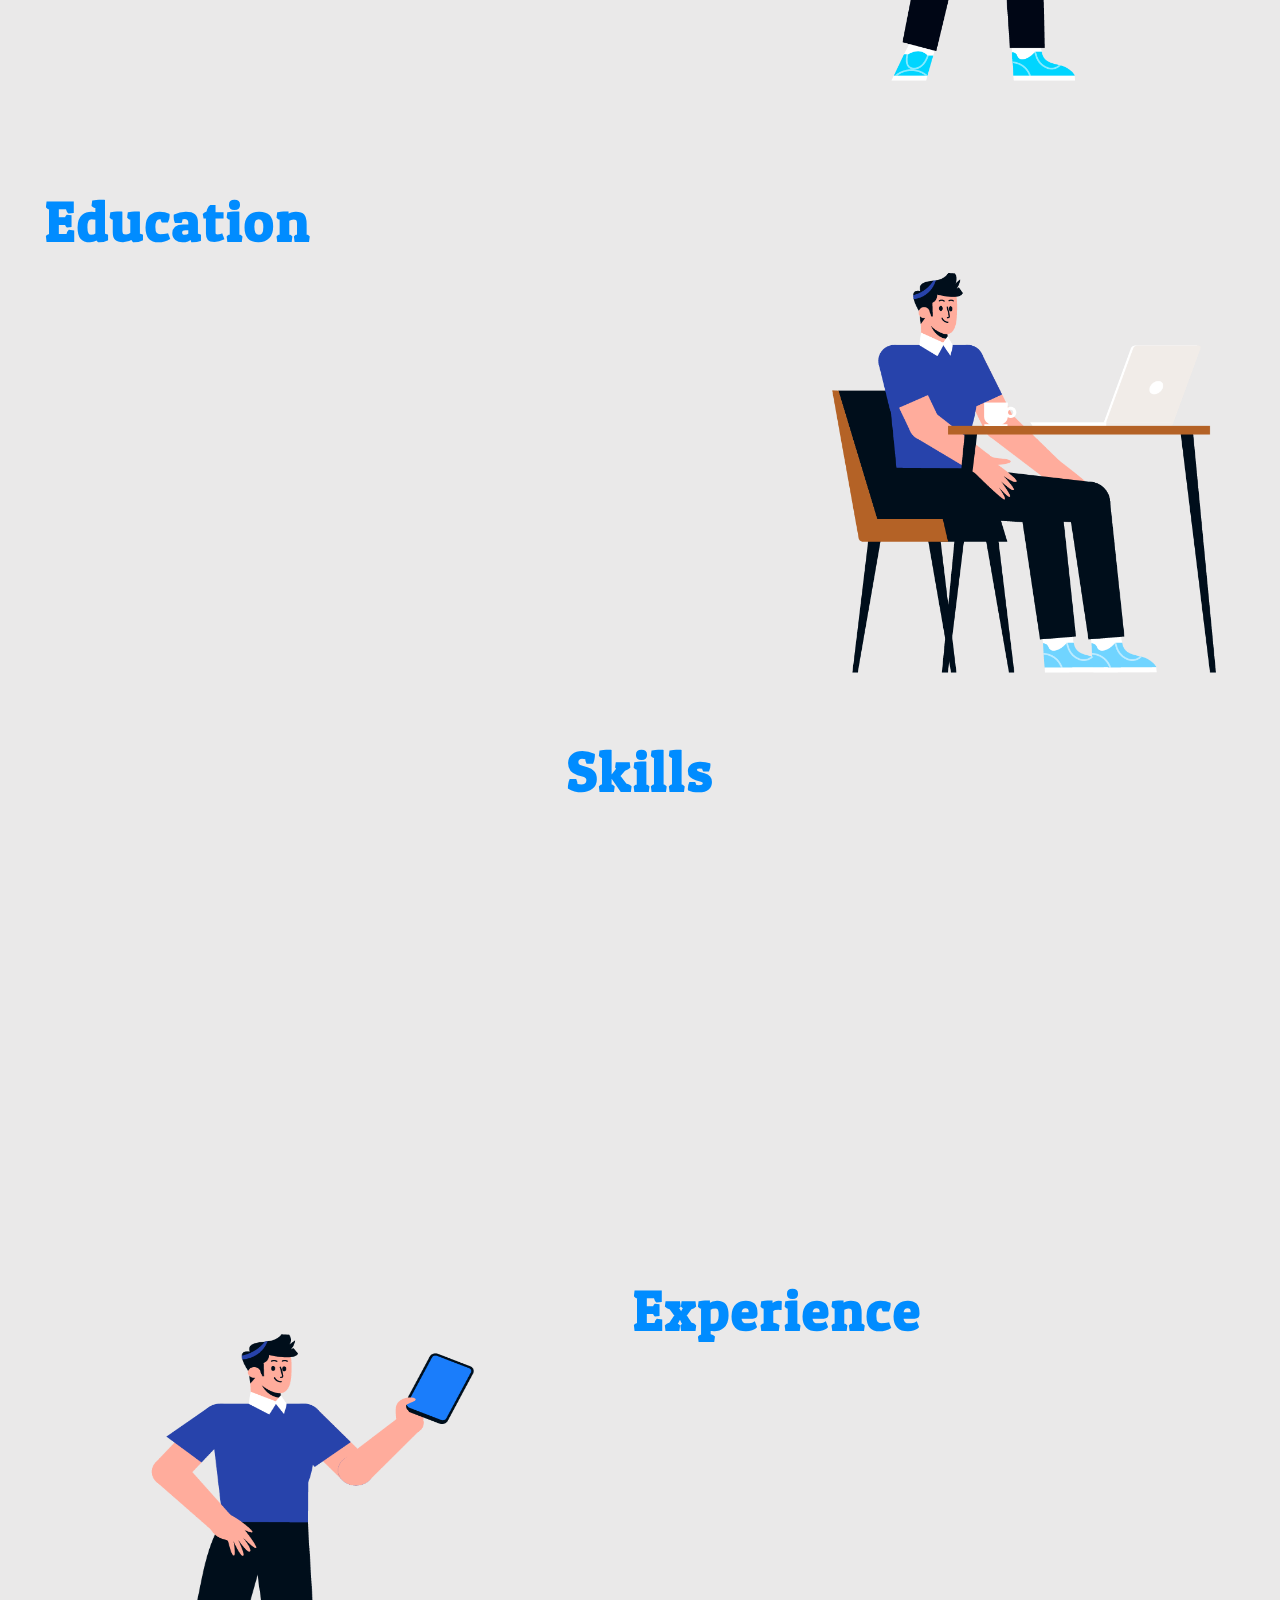
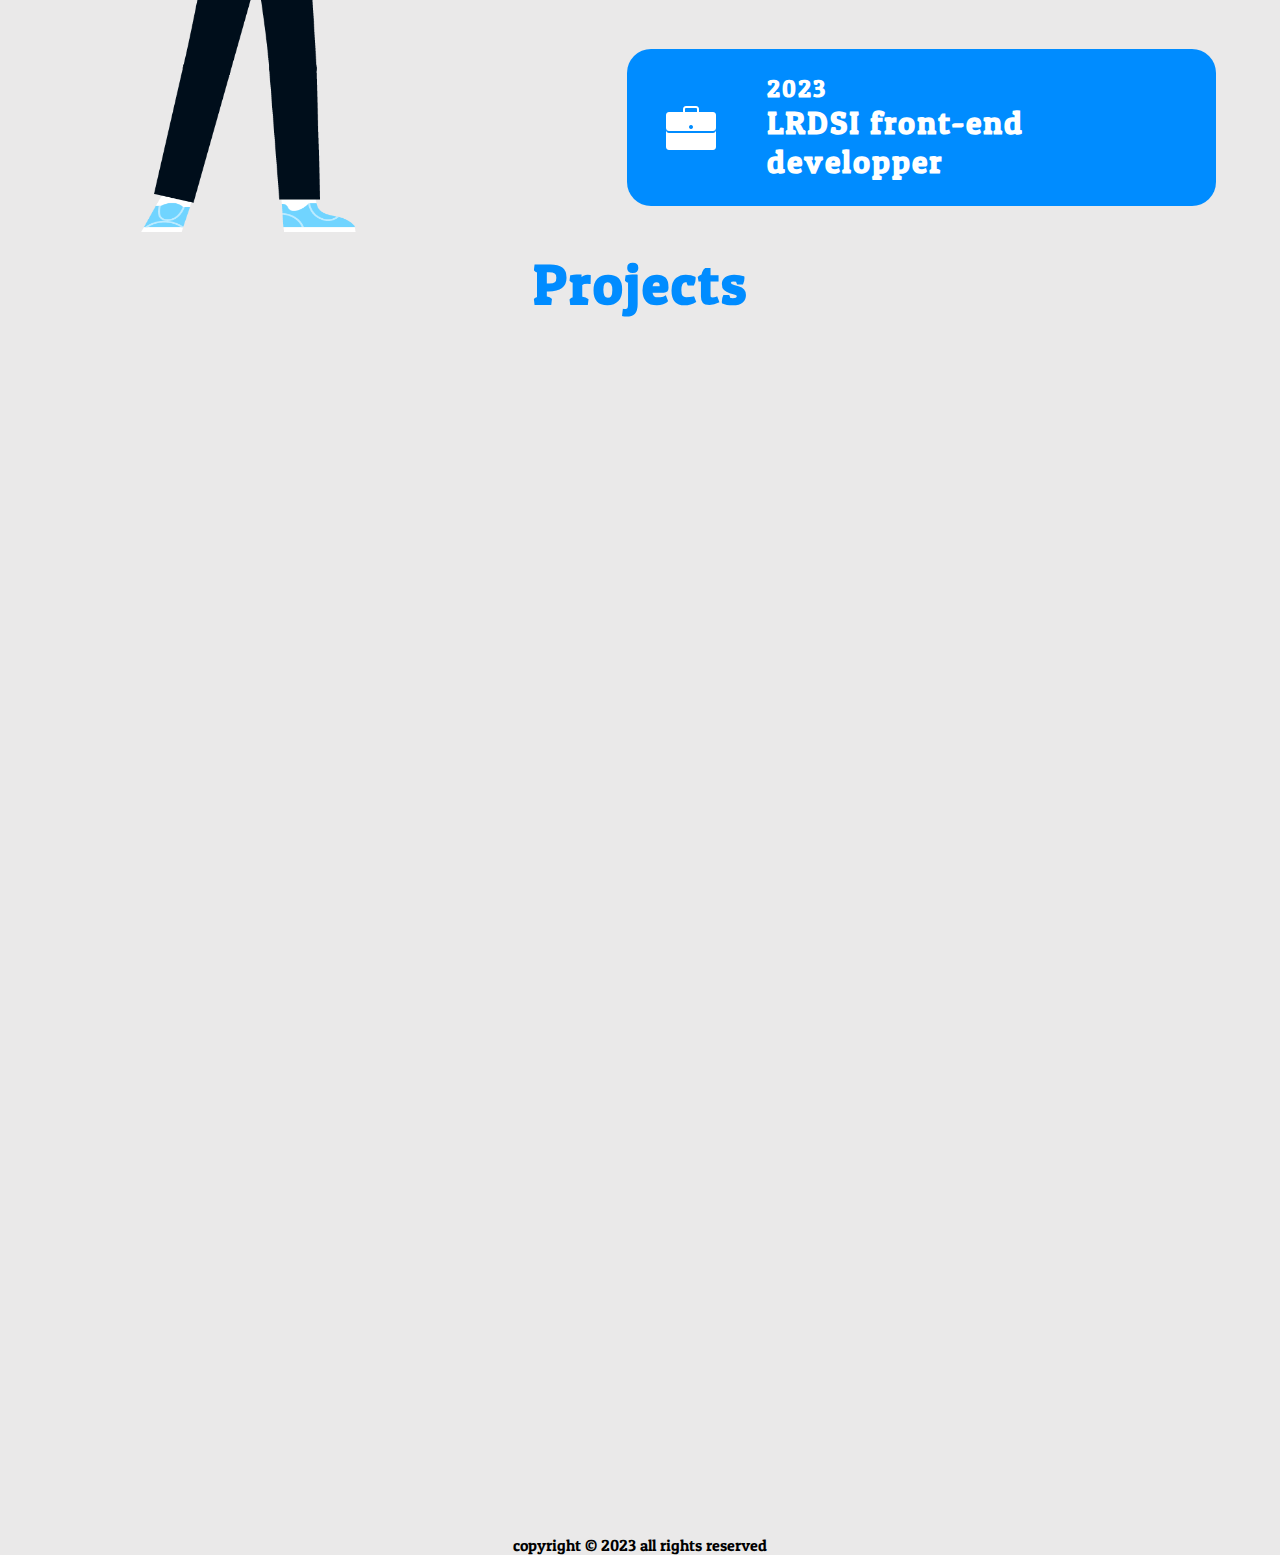
==== commit dda62516: "Update index.html" ====
--- a/index.html
+++ b/index.html
@@ -10,7 +10,8 @@
     <link rel="preconnect" href="https://fonts.googleapis.com">
     <link rel="preconnect" href="https://fonts.gstatic.com" crossorigin>
     <link href="https://fonts.googleapis.com/css2?family=Lobster&display=swap" rel="stylesheet">
-    <title>Karim douik</title>
+    <link rel="icon" href="favicon.ico" type="image/x-icon">
+    <title>Douik Karim</title>
 </head>
 <body>
     
@@ -106,7 +107,7 @@
         <div class="project">
             <div class="project-cards">
                 <div class="groupe2">
-                <img src="icons8-play-button-50.png" alt="">
+               <a href=""> <img src="icons8-play-button-50.png" alt=""> </a>
                 <h2>Lunch a demo</h2>
                 </div>
             <h1>Research Laboratory of informatics systems</h1>
--- a/index.css
+++ b/index.css
@@ -8,6 +8,7 @@
 }
 body{
     background-color: #e7e6e6dc;
+    height:100%;
 
 }
 @media screen and (min-width: 600px){
@@ -147,7 +148,7 @@
 }
 .left-side{
     background-color:  rgb(0, 140, 255);
-    height: 36.5rem;
+    height: 100vh;
     width: 35%;
     z-index: 1;
 }
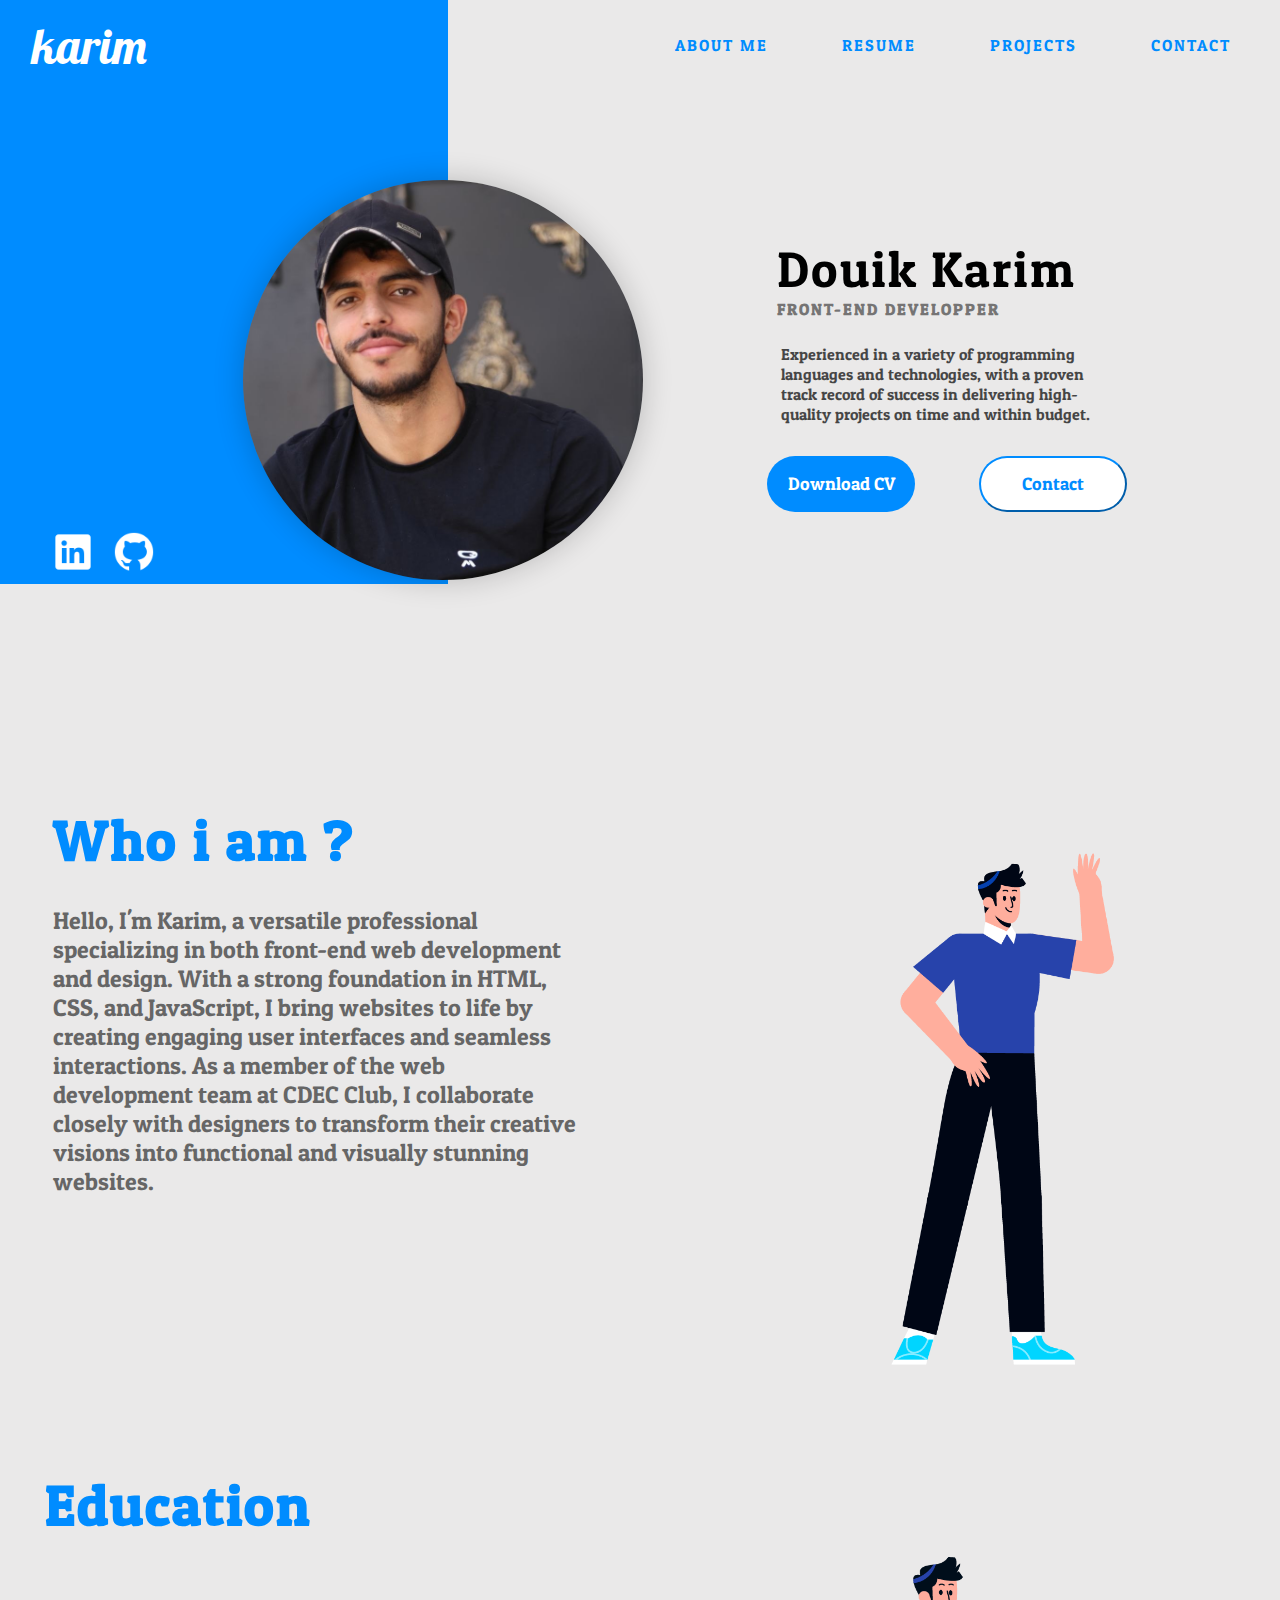
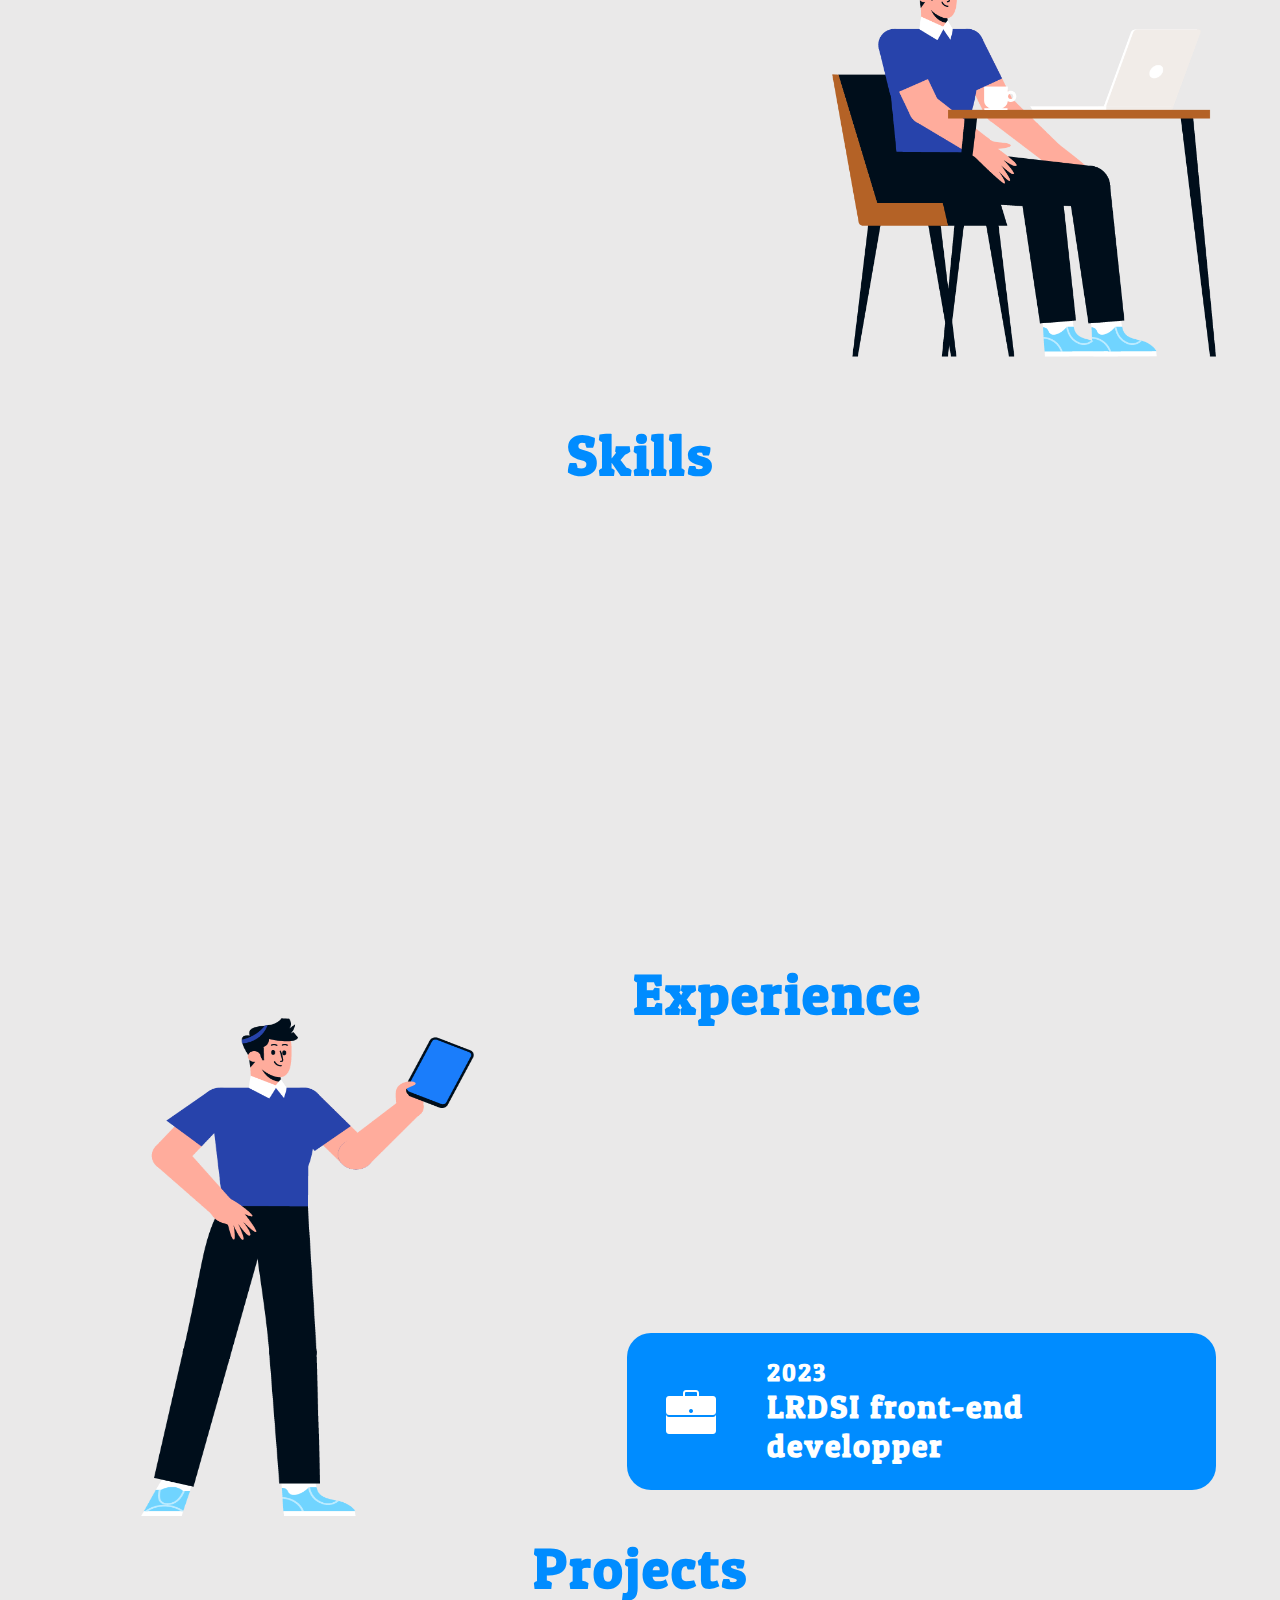
==== commit 37b36736: "Update index.html" ====
--- a/index.html
+++ b/index.html
@@ -10,8 +10,7 @@
     <link rel="preconnect" href="https://fonts.googleapis.com">
     <link rel="preconnect" href="https://fonts.gstatic.com" crossorigin>
     <link href="https://fonts.googleapis.com/css2?family=Lobster&display=swap" rel="stylesheet">
-    <link rel="icon" href="favicon.ico" type="image/x-icon">
-    <title>Douik Karim</title>
+    <title>my portfolio</title>
 </head>
 <body>
     
@@ -32,7 +31,7 @@
              projects on time and within budget.
         </p>
         <div class="right-side-btn">
-                       <a href="mon cv.pdf" download><button class="cv-btn">Download CV</button></a>
+           <a href="mon cv.pdf" download><button class="cv-btn">Download CV</button></a> 
             <a href="#contact"><button class="contact-btn">Contact</button></a>
         </div>
         </div>
@@ -40,8 +39,8 @@
         <div class="left-side">
             <div class="sitename">karim</div>
             <div class="social-media">
-                <a href="https://www.linkedin.com/in/taha-abdelkrim-douik-2b782b156/"><img src="icons8-linkedin-60.png" alt="" class="linkedin"></a>
-                <a href="https://github.com/jvkar"><img src="icons8-github-60.png" alt="" class="github"></a>
+                <a href=""><img src="icons8-linkedin-60.png" alt="" class="linkedin"></a>
+                <a href=""><img src="icons8-github-60.png" alt="" class="github"></a>
             </div>
         </div>
     </div>
@@ -107,19 +106,28 @@
         <div class="project">
             <div class="project-cards">
                 <div class="groupe2">
-               <a href=""> <img src="icons8-play-button-50.png" alt=""> </a>
-                <h2>Lunch a demo</h2>
+                <a href=""><img src="icons8-play-button-50.png" alt=""></a> 
+                <h2>see code in github</h2>
                 </div>
             <h1>Research Laboratory of informatics systems</h1>
             <img src="Computer (1).png" alt="">
           
         </div>
-                            <div class="project-cards">
+                <div class="project-cards">
                 <div class="groupe2">
                 <a href="https://cdec-club.netlify.app/"><img src="icons8-play-button-50.png" alt=""></a> 
-                <h2>Lunch a demo</h2>
+                <h2>Lunch the website</h2>
                 </div>
             <h1>Cdec website</h1>
+            <img src="Computer (1).png" alt="">
+          
+        </div>
+                        <div class="project-cards">
+                <div class="groupe2">
+                <a href="https://passcode-gen.netlify.app/"><img src="icons8-play-button-50.png" alt=""></a> 
+                <h2>Lunch a the website</h2>
+                </div>
+            <h1>Password generator</h1>
             <img src="Computer (1).png" alt="">
           
         </div>
@@ -131,7 +139,7 @@
         <h1 class="titles">you want our services? <br> leave us a message </h1>
         <hr>
         <div class="formulaire">
-            <form action="get" class="form" netlify>
+            <form action="get" class="form">
 
                 <input type="text" name="name" id="" class="input" placeholder="Enter your name">
     
@@ -144,7 +152,6 @@
     </div>
 </div>
     <footer class="footer">
-copyright © 2023 all rights reserved
     </footer>
     <script src="index.js"></script>
 </body>
--- a/index.css
+++ b/index.css
@@ -8,7 +8,6 @@
 }
 body{
     background-color: #e7e6e6dc;
-    height:100%;
 
 }
 @media screen and (min-width: 600px){
@@ -148,7 +147,7 @@
 }
 .left-side{
     background-color:  rgb(0, 140, 255);
-    height: 100vh;
+    height: 36.5rem;
     width: 35%;
     z-index: 1;
 }
@@ -375,13 +374,13 @@
     box-shadow: 17px 10px 20px -1px #0000002e;
     transition: opacity 0.8s, transform 0.3s ease-in-out;
     opacity: 0;
-    margin:5px;
+    margin: 5px;
 }
 .groupe2 {
     display: flex;
     flex-direction: row-reverse;
     justify-content: space-between;
-    width: 64%;
+    width:80%;
     align-items: center;
 }
 .project-cards img {
@@ -391,12 +390,13 @@
     font-size: larger;
     color: rgb(0 0 0);
 }
-.project-cards .groupe2 img{
+.project-cards .groupe2  img{
     transition: transform 0.3s ease-in-out;
-      height: 32px;
-
-}
-.project-cards .groupe2 img:hover{
+    
+    height: 32px;
+
+}
+.project-cards .groupe2  img:hover{
 transform: scale(1.2);
 }
 .seventh-page{
@@ -446,7 +446,6 @@
     animation: form-animation 0.5s ease-in-out;
     margin-top: 10%;
     margin-right: 8%;
-    padding : 5%;
   }
   
   @keyframes form-animation {
@@ -627,7 +626,7 @@
     .personal-image {
         position: absolute;
         left: 21%;
-        top: 19%;
+        top: 22%;
         z-index: 1000;
     }
     .personal-image img {
@@ -881,7 +880,8 @@
         box-shadow: 17px 10px 20px -1px #0000002e;
         opacity: 0;
         transition: opacity 0.8s, transform 0.3s ease-in-out;
-        margin:5px;
+        margin: 5px;
+
     }
     .groupe2 {
         display: flex;
@@ -913,6 +913,8 @@
         justify-content: center;
         align-items: center;
         margin-bottom: 5%;
+        opacity: 0;
+        transition: opacity 0.8s, transform 0.3s ease-in-out;
 
     }
     hr {
@@ -998,7 +1000,6 @@
         transform-style: preserve-3d;
         backface-visibility: hidden;
         transform: rotateX(-10deg);
-        transition: all 0.3s ease-in-out;
         box-shadow: rgba(0, 0, 0, 0.4) 0px 2px 4px, rgba(0, 0, 0, 0.3) 0px 7px 13px -3px, rgba(0, 0, 0, 0.2) 0px -3px 0px inset;
       }
       
